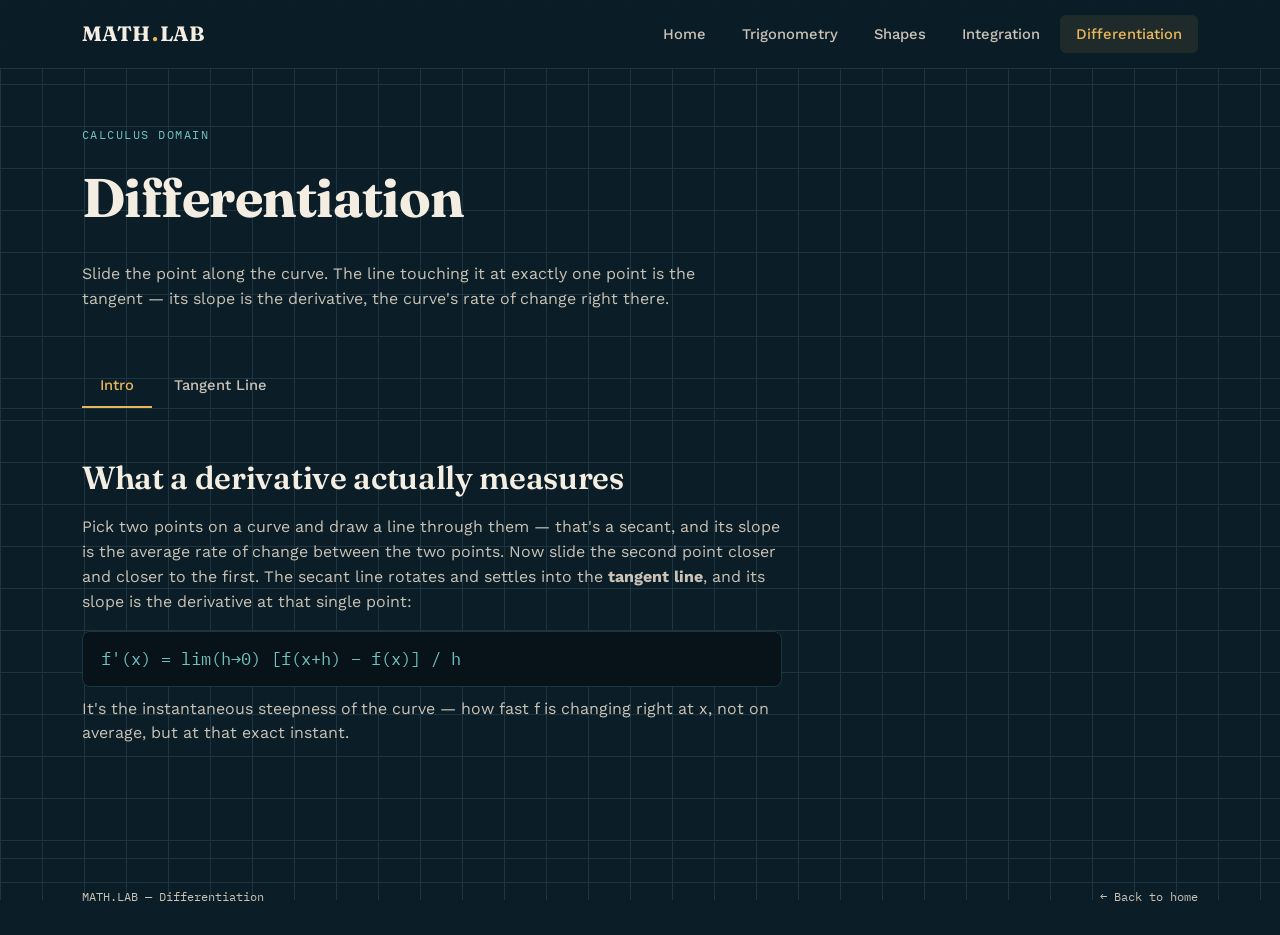
==== pages/differentiation.html @ 64582bb4 "Initital upload" ====
<!DOCTYPE html>
<html lang="en">
<head>
<meta charset="UTF-8">
<meta name="viewport" content="width=device-width, initial-scale=1.0">
<title>Differentiation — MATH.LAB</title>
<link rel="stylesheet" href="../css/style.css">
</head>
<body>

<nav class="navbar">
  <div class="wrap">
    <a href="../index.html" class="brand">MATH<span class="dot">.</span>LAB</a>
    <button class="nav-toggle" aria-label="Toggle menu">MENU</button>
    <ul class="nav-links">
      <li><a href="../index.html">Home</a></li>
      <li><a href="trigonometry.html">Trigonometry</a></li>
      <li><a href="shapes.html">Shapes</a></li>
      <li><a href="integration.html">Integration</a></li>
      <li><a href="differentiation.html" class="active">Differentiation</a></li>
    </ul>
  </div>
</nav>

<header class="page-head">
  <div class="wrap">
    <span class="eyebrow">Calculus domain</span>
    <h1>Differentiation</h1>
    <p class="lead">Slide the point along the curve. The line touching it at exactly one point is the tangent — its slope is the derivative, the curve's rate of change right there.</p>
  </div>
</header>

<nav class="subnav">
  <div class="wrap">
    <button class="tab-btn active" data-tab="intro">Intro</button>
    <button class="tab-btn" data-tab="work">Tangent Line</button>
  </div>
</nav>

<section class="stage">
  <div class="wrap">

    <div id="tab-intro" class="tab-panel">
      <div class="content-block" style="max-width:70ch;">
        <h2>What a derivative actually measures</h2>
        <p>Pick two points on a curve and draw a line through them — that's a secant, and its slope is the average rate of change between the two points. Now slide the second point closer and closer to the first. The secant line rotates and settles into the <strong>tangent line</strong>, and its slope is the derivative at that single point:</p>
        <div class="formula">f'(x) = lim(h→0) [f(x+h) − f(x)] / h</div>
        <p>It's the instantaneous steepness of the curve — how fast f is changing right at x, not on average, but at that exact instant.</p>
      </div>
    </div>

    <div id="tab-work" class="tab-panel" style="display:none;">
      <div class="stage-grid">
        <div class="panel">
          <canvas id="diff-canvas" width="440" height="380"></canvas>
        </div>
        <div>
          <div class="control-row" style="margin-bottom:14px;">
            <label>Function</label>
            <div class="chip-row" id="fn-chips">
              <button class="chip" data-fn="x2">x²</button>
              <button class="chip" data-fn="sin">3·sin(x)</button>
              <button class="chip" data-fn="cubic">x³/20</button>
              <button class="chip" data-fn="linear">0.5x + 2</button>
            </div>
          </div>
          <div class="control-row">
            <label>Point x₀ <span id="x0-val" class="mono">1.0</span></label>
            <input type="range" id="x0-slider" min="-8" max="8" value="1" step="0.1">
          </div>
          <div class="readout">
            <div class="stat"><div class="k">f(x₀)</div><div class="v" id="fx0-value">1.00</div></div>
            <div class="stat"><div class="k">f'(x₀)</div><div class="v" id="slope-value">2.00</div></div>
          </div>
          <div class="content-block">
            <h3>Tangent line equation</h3>
            <div class="formula" id="tangent-eq">y = 2.00(x − 1.00) + 1.00</div>
          </div>
        </div>
      </div>
    </div>

  </div>
</section>

<footer>
  <div class="wrap">
    <span>MATH.LAB — Differentiation</span>
    <a href="../index.html">← Back to home</a>
  </div>
</footer>

<script src="../js/nav.js"></script>
<script src="../js/tabs.js"></script>
<script src="../js/differentiation.js"></script>
</body>
</html>
---- css/style.css ----
/* ===================================================================
   MATH.LAB — shared stylesheet
   Palette: blackboard navy / chalk white / chalk gold / chalk cyan
   =================================================================== */

@import url('https://fonts.googleapis.com/css2?family=Fraunces:opsz,wght@9..144,400;9..144,600;9..144,700&family=Work+Sans:wght@400;500;600&family=IBM+Plex+Mono:wght@400;500;600&display=swap');

:root {
  --navy: #0B1D26;
  --navy-deep: #071319;
  --grid-line: #1C3540;
  --chalk: #F4EDE2;
  --chalk-dim: #C9C2B6;
  --gold: #E8B65A;
  --gold-dim: #B8905F;
  --cyan: #6FC2C0;
  --rose: #D98770;

  --serif: 'Fraunces', Georgia, serif;
  --sans: 'Work Sans', -apple-system, sans-serif;
  --mono: 'IBM Plex Mono', 'Courier New', monospace;

  --radius: 6px;
  --border: 1px solid var(--grid-line);
}

* { box-sizing: border-box; }

html { scroll-behavior: smooth; }

body {
  margin: 0;
  background: var(--navy);
  background-image:
    linear-gradient(var(--grid-line) 1px, transparent 1px),
    linear-gradient(90deg, var(--grid-line) 1px, transparent 1px);
  background-size: 42px 42px;
  background-attachment: fixed;
  color: var(--chalk);
  font-family: var(--sans);
  line-height: 1.55;
  -webkit-font-smoothing: antialiased;
}

a { color: inherit; text-decoration: none; }

h1, h2, h3 { font-family: var(--serif); font-weight: 600; margin: 0 0 0.4em; letter-spacing: -0.01em; }
h1 { font-size: clamp(2.2rem, 5vw, 3.4rem); font-weight: 700; }
h2 { font-size: clamp(1.5rem, 3vw, 2rem); }
h3 { font-size: 1.15rem; }

p { color: var(--chalk-dim); margin: 0 0 1em; }

.mono { font-family: var(--mono); }

::selection { background: var(--gold); color: var(--navy-deep); }

/* ---------- layout shell ---------- */
.wrap {
  max-width: 1180px;
  margin: 0 auto;
  padding: 0 32px;
}

/* ---------- navbar ---------- */
.navbar {
  position: sticky;
  top: 0;
  z-index: 100;
  background: rgba(11, 29, 38, 0.92);
  backdrop-filter: blur(8px);
  border-bottom: var(--border);
}
.navbar .wrap {
  display: flex;
  align-items: center;
  justify-content: space-between;
  height: 68px;
}
.brand {
  font-family: var(--serif);
  font-weight: 700;
  font-size: 1.3rem;
  color: var(--chalk);
  display: flex;
  align-items: baseline;
  gap: 2px;
}
.brand .dot { color: var(--gold); }
.nav-links {
  display: flex;
  gap: 4px;
  list-style: none;
  margin: 0;
  padding: 0;
}
.nav-links a {
  display: inline-block;
  padding: 8px 16px;
  border-radius: var(--radius);
  font-size: 0.92rem;
  font-weight: 500;
  color: var(--chalk-dim);
  transition: color 0.15s, background 0.15s;
}
.nav-links a:hover { color: var(--chalk); background: rgba(244,237,226,0.06); }
.nav-links a.active { color: var(--gold); background: rgba(232,182,90,0.09); }
.nav-toggle { display: none; }

@media (max-width: 780px) {
  .nav-links { display: none; }
  .nav-toggle {
    display: block;
    background: none;
    border: var(--border);
    color: var(--chalk);
    padding: 6px 12px;
    border-radius: var(--radius);
    font-family: var(--mono);
    font-size: 0.85rem;
  }
  .nav-links.open {
    display: flex;
    flex-direction: column;
    position: absolute;
    top: 68px; left: 0; right: 0;
    background: var(--navy);
    border-bottom: var(--border);
    padding: 10px 20px 20px;
  }
}

/* ---------- hero ---------- */
.hero {
  padding: 88px 0 64px;
}
.hero .wrap {
  display: grid;
  grid-template-columns: 1.05fr 0.95fr;
  gap: 56px;
  align-items: center;
}
.eyebrow {
  font-family: var(--mono);
  font-size: 0.78rem;
  letter-spacing: 0.12em;
  text-transform: uppercase;
  color: var(--cyan);
  margin-bottom: 18px;
  display: block;
}
.hero-copy p.lead {
  font-size: 1.08rem;
  color: var(--chalk-dim);
  max-width: 46ch;
}
.cta-row { display: flex; gap: 12px; margin-top: 28px; flex-wrap: wrap; }
.btn {
  font-family: var(--sans);
  font-weight: 600;
  font-size: 0.92rem;
  padding: 12px 22px;
  border-radius: var(--radius);
  border: var(--border);
  cursor: pointer;
  transition: transform 0.12s, background 0.15s, border-color 0.15s;
  display: inline-block;
}
.btn-primary { background: var(--gold); color: var(--navy-deep); border-color: var(--gold); }
.btn-primary:hover { transform: translateY(-1px); background: #f0c375; }
.btn-ghost { background: transparent; color: var(--chalk); }
.btn-ghost:hover { border-color: var(--chalk-dim); }

.hero-visual {
  background: var(--navy-deep);
  border: var(--border);
  border-radius: 10px;
  padding: 18px;
  position: relative;
}
.hero-visual canvas { width: 100%; height: auto; display: block; }
.hero-visual .caption {
  font-family: var(--mono);
  font-size: 0.76rem;
  color: var(--chalk-dim);
  display: flex;
  justify-content: space-between;
  margin-top: 12px;
}
.hero-visual .caption .n { color: var(--gold); }

/* ---------- topic cards ---------- */
.topics { padding: 40px 0 96px; }
.topics .section-head { margin-bottom: 32px; max-width: 60ch; }
.card-grid {
  display: grid;
  grid-template-columns: repeat(auto-fit, minmax(240px, 1fr));
  gap: 18px;
}
.card {
  border: var(--border);
  border-radius: 10px;
  padding: 24px;
  background: rgba(244,237,226,0.02);
  transition: border-color 0.15s, background 0.15s, transform 0.15s;
  display: block;
}
.card:hover {
  border-color: var(--gold-dim);
  background: rgba(232,182,90,0.05);
  transform: translateY(-2px);
}
.card .glyph {
  font-family: var(--serif);
  font-size: 1.8rem;
  color: var(--gold);
  margin-bottom: 14px;
  display: block;
}
.card h3 { margin-bottom: 6px; }
.card p { font-size: 0.9rem; margin: 0; }

/* ---------- footer ---------- */
footer {
  border-top: var(--border);
  padding: 28px 0;
}
footer .wrap {
  display: flex;
  justify-content: space-between;
  align-items: center;
  font-family: var(--mono);
  font-size: 0.78rem;
  color: var(--chalk-dim);
  flex-wrap: wrap;
  gap: 8px;
}

/* ===================================================================
   Inner concept pages (trig / shapes / integration / differentiation)
   =================================================================== */
.page-head { padding: 56px 0 8px; }
.page-head .eyebrow { margin-bottom: 12px; }
.page-head p.lead { max-width: 62ch; }

.subnav {
  border-bottom: var(--border);
  margin: 28px 0 0;
}
.subnav .wrap { display: flex; gap: 4px; overflow-x: auto; }
.subnav button {
  background: none;
  border: none;
  color: var(--chalk-dim);
  font-family: var(--sans);
  font-weight: 500;
  font-size: 0.92rem;
  padding: 12px 18px;
  cursor: pointer;
  border-bottom: 2px solid transparent;
  white-space: nowrap;
  transition: color 0.15s, border-color 0.15s;
}
.subnav button:hover { color: var(--chalk); }
.subnav button.active { color: var(--gold); border-bottom-color: var(--gold); }

.stage {
  padding: 36px 0 96px;
}
.stage-grid {
  display: grid;
  grid-template-columns: 1fr 1fr;
  gap: 32px;
  align-items: start;
}
@media (max-width: 860px) {
  .stage-grid { grid-template-columns: 1fr; }
  .hero .wrap { grid-template-columns: 1fr; }
}

.panel {
  border: var(--border);
  border-radius: 10px;
  background: rgba(244,237,226,0.02);
  padding: 22px;
}
.panel canvas { width: 100%; height: auto; display: block; background: var(--navy-deep); border-radius: 6px; }

.controls { display: flex; flex-direction: column; gap: 18px; margin-top: 18px; }
.control-row { display: flex; flex-direction: column; gap: 6px; }
.control-row label {
  font-family: var(--mono);
  font-size: 0.8rem;
  color: var(--cyan);
  display: flex;
  justify-content: space-between;
}
input[type="range"] {
  -webkit-appearance: none;
  width: 100%;
  height: 4px;
  background: var(--grid-line);
  border-radius: 2px;
  outline: none;
}
input[type="range"]::-webkit-slider-thumb {
  -webkit-appearance: none;
  width: 16px; height: 16px;
  border-radius: 50%;
  background: var(--gold);
  cursor: pointer;
  border: 2px solid var(--navy-deep);
}
input[type="range"]::-moz-range-thumb {
  width: 16px; height: 16px;
  border-radius: 50%;
  background: var(--gold);
  cursor: pointer;
  border: 2px solid var(--navy-deep);
}
select {
  background: var(--navy-deep);
  color: var(--chalk);
  border: var(--border);
  border-radius: var(--radius);
  padding: 9px 12px;
  font-family: var(--mono);
  font-size: 0.85rem;
}
.chip-row { display: flex; gap: 8px; flex-wrap: wrap; }
.chip {
  border: var(--border);
  background: transparent;
  color: var(--chalk-dim);
  padding: 7px 14px;
  border-radius: 20px;
  font-family: var(--mono);
  font-size: 0.8rem;
  cursor: pointer;
  transition: all 0.15s;
}
.chip.active { background: var(--gold); color: var(--navy-deep); border-color: var(--gold); font-weight: 600; }
.chip:hover:not(.active) { border-color: var(--chalk-dim); color: var(--chalk); }

.readout {
  display: grid;
  grid-template-columns: repeat(auto-fit, minmax(120px, 1fr));
  gap: 10px;
  margin-top: 18px;
}
.readout .stat {
  border: var(--border);
  border-radius: 8px;
  padding: 12px 14px;
  background: var(--navy-deep);
}
.readout .stat .k { font-family: var(--mono); font-size: 0.72rem; color: var(--chalk-dim); text-transform: uppercase; letter-spacing: 0.06em; }
.readout .stat .v { font-family: var(--mono); font-size: 1.25rem; color: var(--gold); margin-top: 4px; }

.content-block { margin-top: 8px; }
.content-block h3 { color: var(--chalk); margin-top: 22px; }
.formula {
  font-family: var(--mono);
  background: var(--navy-deep);
  border: var(--border);
  border-radius: 8px;
  padding: 14px 18px;
  color: var(--cyan);
  font-size: 1.05rem;
  margin: 10px 0;
  overflow-x: auto;
}
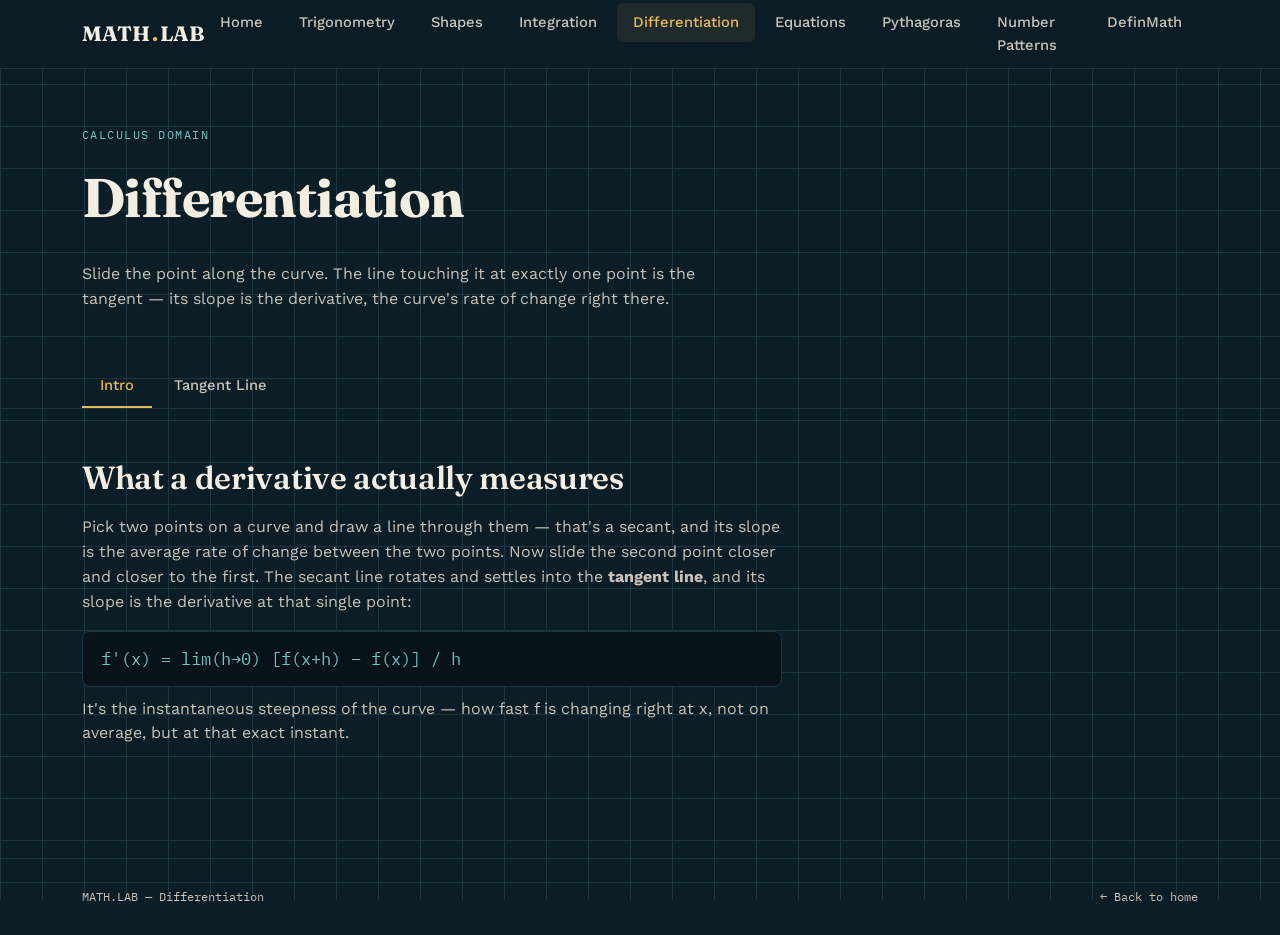
==== commit 9e1a1fec: "Initial-check" ====
--- a/pages/differentiation.html
+++ b/pages/differentiation.html
@@ -1,97 +1,115 @@
 <!DOCTYPE html>
 <html lang="en">
+
 <head>
-<meta charset="UTF-8">
-<meta name="viewport" content="width=device-width, initial-scale=1.0">
-<title>Differentiation — MATH.LAB</title>
-<link rel="stylesheet" href="../css/style.css">
+  <meta charset="UTF-8">
+  <meta name="viewport" content="width=device-width, initial-scale=1.0">
+  <title>Differentiation — MATH.LAB</title>
+  <link rel="stylesheet" href="../css/style.css">
 </head>
+
 <body>
 
-<nav class="navbar">
-  <div class="wrap">
-    <a href="../index.html" class="brand">MATH<span class="dot">.</span>LAB</a>
-    <button class="nav-toggle" aria-label="Toggle menu">MENU</button>
-    <ul class="nav-links">
-      <li><a href="../index.html">Home</a></li>
-      <li><a href="trigonometry.html">Trigonometry</a></li>
-      <li><a href="shapes.html">Shapes</a></li>
-      <li><a href="integration.html">Integration</a></li>
-      <li><a href="differentiation.html" class="active">Differentiation</a></li>
-    </ul>
-  </div>
-</nav>
+  <nav class="navbar">
+    <div class="wrap">
+      <a href="../index.html" class="brand">MATH<span class="dot">.</span>LAB</a>
+      <button class="nav-toggle" aria-label="Toggle menu">MENU</button>
+      <ul class="nav-links">
+        <li><a href="../index.html">Home</a></li>
+        <li><a href="trigonometry.html">Trigonometry</a></li>
+        <li><a href="shapes.html">Shapes</a></li>
+        <li><a href="integration.html">Integration</a></li>
+        <li><a href="differentiation.html" class="active">Differentiation</a></li>
+        <li><a href="equations.html">Equations</a></li>
+        <li><a href="pythagoras.html">Pythagoras</a></li>
+        <li><a href="number-patterns.html">Number Patterns</a></li>
+        <li><a href="definmath.html">DefinMath</a></li>
+      </ul>
+    </div>
+  </nav>
 
-<header class="page-head">
-  <div class="wrap">
-    <span class="eyebrow">Calculus domain</span>
-    <h1>Differentiation</h1>
-    <p class="lead">Slide the point along the curve. The line touching it at exactly one point is the tangent — its slope is the derivative, the curve's rate of change right there.</p>
-  </div>
-</header>
+  <header class="page-head">
+    <div class="wrap">
+      <span class="eyebrow">Calculus domain</span>
+      <h1>Differentiation</h1>
+      <p class="lead">Slide the point along the curve. The line touching it at exactly one point is the tangent — its
+        slope is the derivative, the curve's rate of change right there.</p>
+    </div>
+  </header>
 
-<nav class="subnav">
-  <div class="wrap">
-    <button class="tab-btn active" data-tab="intro">Intro</button>
-    <button class="tab-btn" data-tab="work">Tangent Line</button>
-  </div>
-</nav>
+  <nav class="subnav">
+    <div class="wrap">
+      <button class="tab-btn active" data-tab="intro">Intro</button>
+      <button class="tab-btn" data-tab="work">Tangent Line</button>
+    </div>
+  </nav>
 
-<section class="stage">
-  <div class="wrap">
+  <section class="stage">
+    <div class="wrap">
 
-    <div id="tab-intro" class="tab-panel">
-      <div class="content-block" style="max-width:70ch;">
-        <h2>What a derivative actually measures</h2>
-        <p>Pick two points on a curve and draw a line through them — that's a secant, and its slope is the average rate of change between the two points. Now slide the second point closer and closer to the first. The secant line rotates and settles into the <strong>tangent line</strong>, and its slope is the derivative at that single point:</p>
-        <div class="formula">f'(x) = lim(h→0) [f(x+h) − f(x)] / h</div>
-        <p>It's the instantaneous steepness of the curve — how fast f is changing right at x, not on average, but at that exact instant.</p>
+      <div id="tab-intro" class="tab-panel">
+        <div class="content-block" style="max-width:70ch;">
+          <h2>What a derivative actually measures</h2>
+          <p>Pick two points on a curve and draw a line through them — that's a secant, and its slope is the average
+            rate of change between the two points. Now slide the second point closer and closer to the first. The secant
+            line rotates and settles into the <strong>tangent line</strong>, and its slope is the derivative at that
+            single point:</p>
+          <div class="formula">f'(x) = lim(h→0) [f(x+h) − f(x)] / h</div>
+          <p>It's the instantaneous steepness of the curve — how fast f is changing right at x, not on average, but at
+            that exact instant.</p>
+        </div>
       </div>
-    </div>
 
-    <div id="tab-work" class="tab-panel" style="display:none;">
-      <div class="stage-grid">
-        <div class="panel">
-          <canvas id="diff-canvas" width="440" height="380"></canvas>
-        </div>
-        <div>
-          <div class="control-row" style="margin-bottom:14px;">
-            <label>Function</label>
-            <div class="chip-row" id="fn-chips">
-              <button class="chip" data-fn="x2">x²</button>
-              <button class="chip" data-fn="sin">3·sin(x)</button>
-              <button class="chip" data-fn="cubic">x³/20</button>
-              <button class="chip" data-fn="linear">0.5x + 2</button>
+      <div id="tab-work" class="tab-panel" style="display:none;">
+        <div class="stage-grid">
+          <div class="panel">
+            <canvas id="diff-canvas" width="440" height="380"></canvas>
+          </div>
+          <div>
+            <div class="control-row" style="margin-bottom:14px;">
+              <label>Function</label>
+              <div class="chip-row" id="fn-chips">
+                <button class="chip" data-fn="x2">x²</button>
+                <button class="chip" data-fn="sin">3·sin(x)</button>
+                <button class="chip" data-fn="cubic">x³/20</button>
+                <button class="chip" data-fn="linear">0.5x + 2</button>
+              </div>
             </div>
-          </div>
-          <div class="control-row">
-            <label>Point x₀ <span id="x0-val" class="mono">1.0</span></label>
-            <input type="range" id="x0-slider" min="-8" max="8" value="1" step="0.1">
-          </div>
-          <div class="readout">
-            <div class="stat"><div class="k">f(x₀)</div><div class="v" id="fx0-value">1.00</div></div>
-            <div class="stat"><div class="k">f'(x₀)</div><div class="v" id="slope-value">2.00</div></div>
-          </div>
-          <div class="content-block">
-            <h3>Tangent line equation</h3>
-            <div class="formula" id="tangent-eq">y = 2.00(x − 1.00) + 1.00</div>
+            <div class="control-row">
+              <label>Point x₀ <span id="x0-val" class="mono">1.0</span></label>
+              <input type="range" id="x0-slider" min="-8" max="8" value="1" step="0.1">
+            </div>
+            <div class="readout">
+              <div class="stat">
+                <div class="k">f(x₀)</div>
+                <div class="v" id="fx0-value">1.00</div>
+              </div>
+              <div class="stat">
+                <div class="k">f'(x₀)</div>
+                <div class="v" id="slope-value">2.00</div>
+              </div>
+            </div>
+            <div class="content-block">
+              <h3>Tangent line equation</h3>
+              <div class="formula" id="tangent-eq">y = 2.00(x − 1.00) + 1.00</div>
+            </div>
           </div>
         </div>
       </div>
+
     </div>
+  </section>
 
-  </div>
-</section>
+  <footer>
+    <div class="wrap">
+      <span>MATH.LAB — Differentiation</span>
+      <a href="../index.html">← Back to home</a>
+    </div>
+  </footer>
 
-<footer>
-  <div class="wrap">
-    <span>MATH.LAB — Differentiation</span>
-    <a href="../index.html">← Back to home</a>
-  </div>
-</footer>
+  <script src="../js/nav.js"></script>
+  <script src="../js/tabs.js"></script>
+  <script src="../js/differentiation.js"></script>
+</body>
 
-<script src="../js/nav.js"></script>
-<script src="../js/tabs.js"></script>
-<script src="../js/differentiation.js"></script>
-</body>
-</html>
+</html>
--- a/css/style.css
+++ b/css/style.css
@@ -370,3 +370,167 @@
   margin: 10px 0;
   overflow-x: auto;
 }
+
+/* ---------- data table (synthetic division etc.) ---------- */
+.data-table {
+  width: 100%;
+  border-collapse: collapse;
+  font-family: var(--mono);
+  font-size: 0.92rem;
+  margin: 14px 0;
+  overflow-x: auto;
+  display: block;
+}
+.data-table table { width: 100%; border-collapse: collapse; }
+.data-table th, .data-table td {
+  border: var(--border);
+  padding: 9px 12px;
+  text-align: center;
+  color: var(--chalk);
+}
+.data-table th {
+  background: rgba(232,182,90,0.08);
+  color: var(--gold);
+  font-weight: 600;
+}
+.data-table td.dim { color: var(--chalk-dim); }
+.data-table td.result { color: var(--cyan); font-weight: 600; }
+
+/* ---------- text inputs (for polynomial coefficients etc.) ---------- */
+.text-input {
+  background: var(--navy-deep);
+  color: var(--chalk);
+  border: var(--border);
+  border-radius: var(--radius);
+  padding: 9px 12px;
+  font-family: var(--mono);
+  font-size: 0.9rem;
+  width: 100%;
+}
+.text-input:focus { outline: none; border-color: var(--gold-dim); }
+.hint { font-size: 0.78rem; color: var(--chalk-dim); margin-top: 4px; }
+.error-msg { color: var(--rose); font-size: 0.85rem; margin-top: 8px; }
+
+/* ---------- timeline (history-style pages) ---------- */
+.timeline {
+  display: grid;
+  gap: 0;
+  border-left: 2px solid var(--grid-line);
+  padding-left: 28px;
+  margin: 18px 0 0 6px;
+}
+.timeline-item { position: relative; padding-bottom: 26px; }
+.timeline-item:last-child { padding-bottom: 0; }
+.timeline-item::before {
+  content: '';
+  position: absolute;
+  left: -33px;
+  top: 4px;
+  width: 10px; height: 10px;
+  border-radius: 50%;
+  background: var(--gold);
+  box-shadow: 0 0 0 3px var(--navy-deep);
+}
+.timeline-date {
+  font-family: var(--mono);
+  color: var(--cyan);
+  font-size: 0.85rem;
+  margin-bottom: 4px;
+}
+.timeline-title { font-weight: 600; color: var(--chalk); margin-bottom: 4px; font-family: var(--sans); }
+.timeline-desc { color: var(--chalk-dim); font-size: 0.94rem; margin: 0; }
+
+/* ---------- reusable step label (e.g. "// 01") for card grids ---------- */
+.step-label {
+  font-family: var(--mono);
+  font-size: 0.78rem;
+  color: var(--gold);
+  display: block;
+  margin-bottom: 8px;
+}
+
+/* ---------- proof / toggle step list ---------- */
+.proof-grid {
+  display: grid;
+  grid-template-columns: 1.1fr 1fr;
+  gap: 28px;
+  align-items: start;
+}
+@media (max-width: 800px) { .proof-grid { grid-template-columns: 1fr; } }
+.proof-steps { display: flex; flex-direction: column; gap: 14px; }
+.proof-step { display: flex; gap: 14px; align-items: flex-start; }
+.proof-step-num {
+  flex-shrink: 0;
+  width: 28px; height: 28px;
+  border-radius: 50%;
+  background: var(--navy);
+  border: var(--border);
+  display: flex; align-items: center; justify-content: center;
+  font-family: var(--mono);
+  font-size: 0.82rem;
+  color: var(--gold);
+}
+.proof-step p { font-size: 0.92rem; margin: 0; color: var(--chalk-dim); }
+.proof-step .math { color: var(--cyan); font-family: var(--mono); }
+.mini-grid {
+  display: grid;
+  grid-template-columns: repeat(auto-fit, minmax(220px, 1fr));
+  gap: 16px;
+  margin-top: 18px;
+}
+.mini-grid .card .step {
+  font-family: var(--mono);
+  font-size: 0.75rem;
+  color: var(--cyan);
+  display: block;
+  margin-bottom: 10px;
+}
+
+/* ---------- timeline (history-style content) ---------- */
+.timeline {
+  border-left: 2px solid var(--grid-line);
+  padding-left: 28px;
+  margin-left: 6px;
+  margin-top: 22px;
+}
+.timeline-item { position: relative; padding-bottom: 26px; }
+.timeline-item:last-child { padding-bottom: 0; }
+.timeline-item::before {
+  content: '';
+  position: absolute;
+  left: -33px; top: 4px;
+  width: 10px; height: 10px;
+  border-radius: 50%;
+  background: var(--gold);
+  box-shadow: 0 0 0 3px var(--navy);
+}
+.timeline-date {
+  font-family: var(--mono);
+  color: var(--cyan);
+  font-size: 0.82rem;
+  margin-bottom: 4px;
+}
+.timeline-title {
+  font-family: var(--serif);
+  font-weight: 600;
+  color: var(--chalk);
+  font-size: 1.05rem;
+  margin-bottom: 4px;
+}
+.timeline-desc { color: var(--chalk-dim); font-size: 0.92rem; margin: 0; }
+
+/* ---------- numbered step list (proofs, derivations) ---------- */
+.step-list { display: flex; flex-direction: column; gap: 16px; }
+.step-list .proof-step { display: flex; gap: 14px; align-items: flex-start; }
+.step-list .proof-step-num {
+  flex-shrink: 0;
+  width: 26px; height: 26px;
+  border-radius: 50%;
+  border: var(--border);
+  color: var(--gold);
+  font-family: var(--mono);
+  font-size: 0.8rem;
+  display: flex; align-items: center; justify-content: center;
+}
+.step-list .proof-step p { margin: 0; font-size: 0.92rem; color: var(--chalk-dim); }
+.step-list .proof-step p .math { color: var(--cyan); font-family: var(--mono); }
